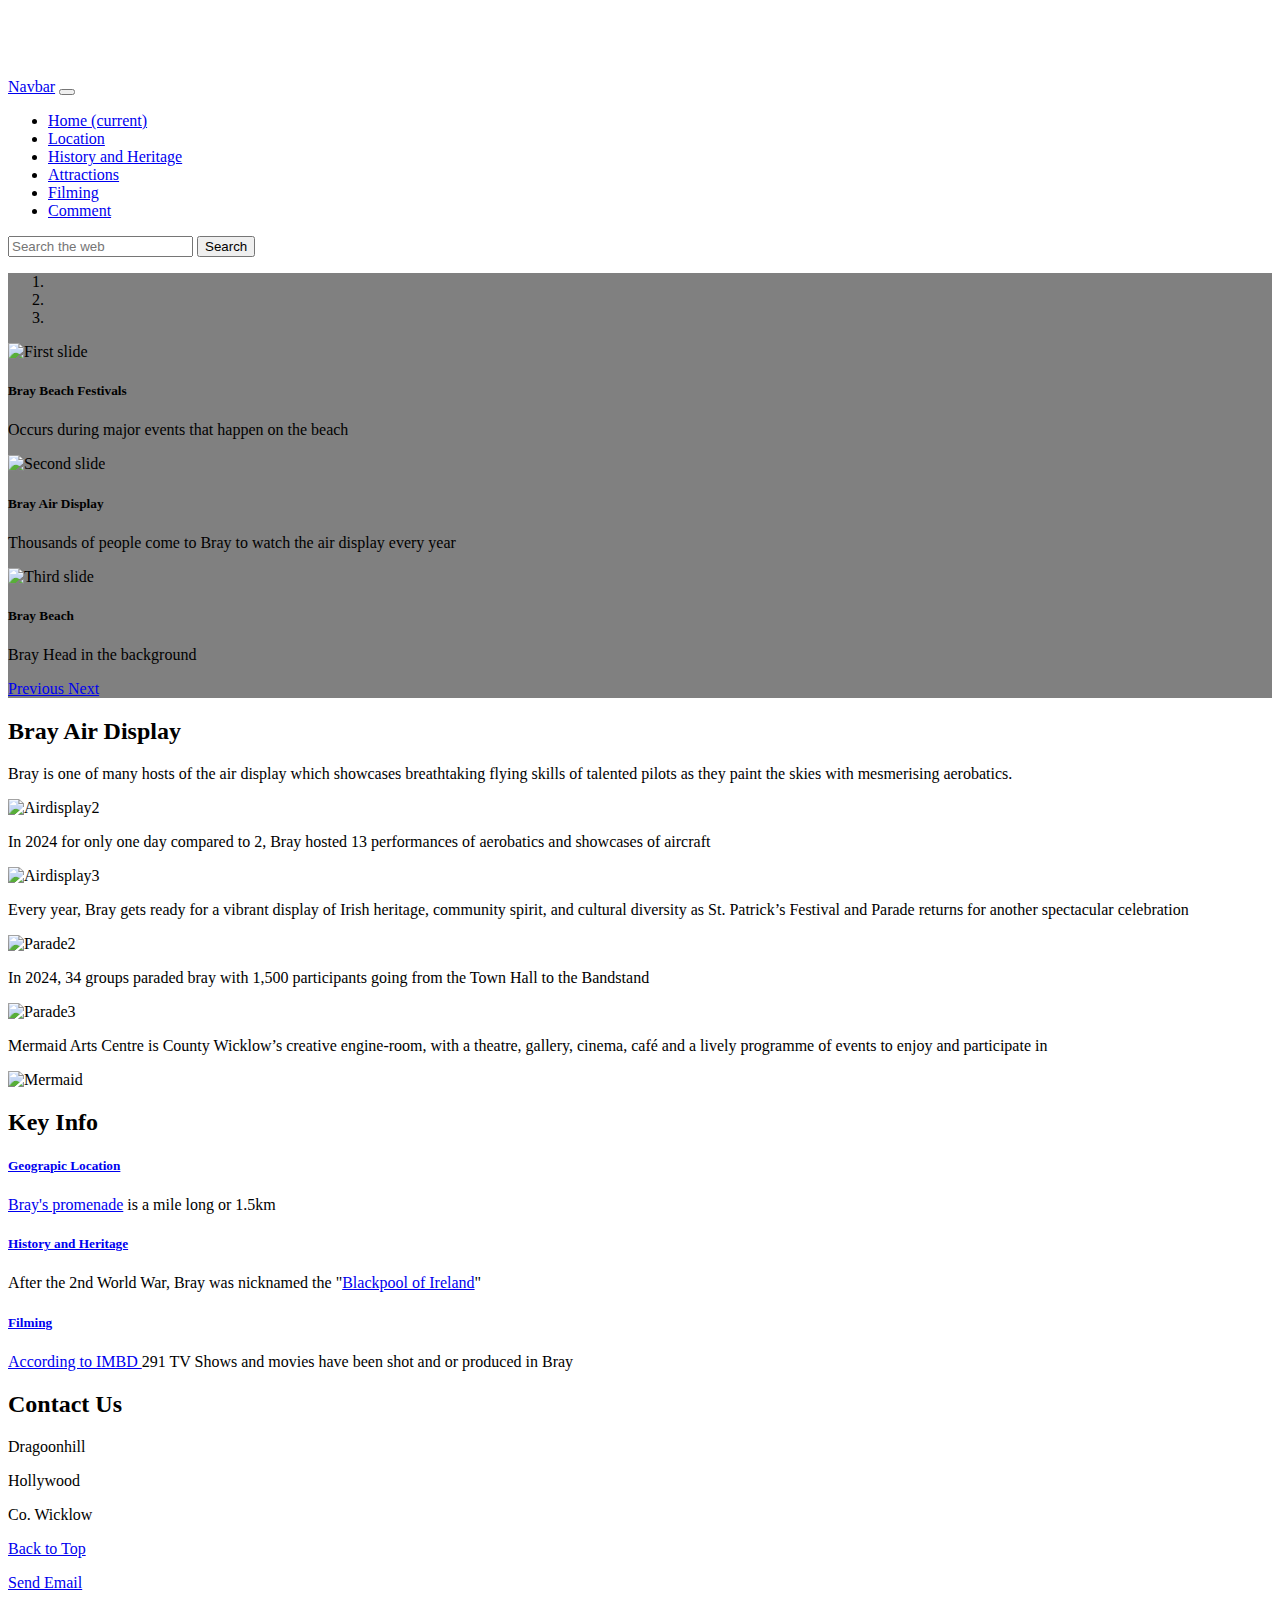
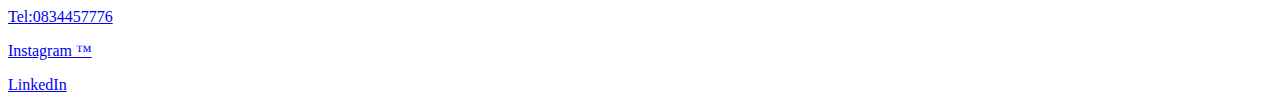
==== attractions.html @ 22713415 "Add files via upload" ====
<!DOCTYPE html>
<html lang="en">
  <head>
    <meta charset="utf-8">
	<meta http-equiv="X-UA-Compatible" content="IE=edge">
	<meta name="viewport" content="width=device-width, initial-scale=1">
    <title>Bray - Attractions</title>
	<meta name="description" content="Explore Bray through seasonal attractions that happen every year">
	<meta name="author" content="Darren Carroll">
	<meta name="robots" content="index">
    <!-- Bootstrap -->
	<link href="css/bootstrap-4.4.1.css" rel="stylesheet">
	<link href="css/styles.css" rel="stylesheet">
	  <link href="https://fonts.googleapis.com/css2?family=Artifika&display=swap" rel="stylesheet">
  </head>
  <body style="padding-top: 70px">
  	<!-- body code goes here -->
    <nav class="navbar fixed-top navbar-expand-lg navbar-light bg-light"> <a class="navbar-brand" href="#">Navbar</a>
      <button class="navbar-toggler" type="button" data-toggle="collapse" data-target="#navbarSupportedContent1" aria-controls="navbarSupportedContent1" aria-expanded="false" aria-label="Toggle navigation"> <span class="navbar-toggler-icon"></span> </button>
      <div class="collapse navbar-collapse" id="navbarSupportedContent1">
        <ul class="navbar-nav mr-auto">
          <li class="nav-item"> <a class="nav-link" href="index.html">Home <span class="sr-only">(current)</span></a> </li>
       	  <li class="nav-item"> <a class="nav-link" href="location.html">Location</a> </li>
		  <li class="nav-item"> <a class="nav-link" href="history.html">History and Heritage </a> </li>
		  <li class="nav-item active"> <a class="nav-link" href="attractions.html">Attractions</a> </li>
		  <li class="nav-item"> <a class="nav-link" href="filming.html">Filming</a> </li>
		  <li class="nav-item"> <a class="nav-link" href="comment.html">Comment</a> </li>
        </ul>
        <form action="https://www.google.ie/search" class="form-inline my-2 my-lg-0">
          <input name="q" class="form-control mr-sm-2" type="search" placeholder="Search the web " aria-label="Search">
          <button class="btn btn-outline-success my-2 my-sm-0" type="submit">Search</button>
        </form>
      </div>
  </nav>
    <div id="carouselExampleIndicators1" class="carousel slide" data-ride="carousel" style="background-color: grey">
      <ol class="carousel-indicators">
        <li data-target="#carouselExampleIndicators1" data-slide-to="0" class="active"></li>
        <li data-target="#carouselExampleIndicators1" data-slide-to="1"></li>
        <li data-target="#carouselExampleIndicators1" data-slide-to="2"></li>
      </ol>
      <div class="carousel-inner" role="listbox">
        <div class="carousel-item active"> <img class="d-block mx-auto" src="images/BrayBeachEvents.jpg" alt="First slide">
          <div class="carousel-caption">
            <h5>Bray Beach Festivals</h5>
            <p>Occurs during major events that happen on the beach</p>
          </div>
        </div>
        <div class="carousel-item"> <img class="d-block mx-auto" src="images/AirDisplay.jpg" alt="Second slide">
          <div class="carousel-caption">
            <h5>Bray Air Display</h5>
            <p>Thousands of people come to Bray to watch the air display every year</p>
          </div>
        </div>
        <div class="carousel-item"> <img class="d-block mx-auto" src="images/BrayBeach.jpg" alt="Third slide">
          <div class="carousel-caption">
            <h5>Bray Beach</h5>
            <p>Bray Head in the background</p>
          </div>
        </div>
      </div>
      <a class="carousel-control-prev" href="#carouselExampleIndicators1" role="button" data-slide="prev"> <span class="carousel-control-prev-icon" aria-hidden="true"></span> <span class="sr-only">Previous</span> </a> <a class="carousel-control-next" href="#carouselExampleIndicators1" role="button" data-slide="next"> <span class="carousel-control-next-icon" aria-hidden="true"></span> <span class="sr-only">Next</span> </a> </div>
	   <div class="container">
	   <div class="row">
		 <section class="col-sm-12 col-lg-8">
			<h2>Bray Air Display</h2>
			<p>Bray is one of many hosts of the air display which showcases breathtaking flying skills of talented pilots as they paint the skies with mesmerising aerobatics. </p>
			<img src="images/airdisplay2.png" alt="Airdisplay2" usemap="#airdisplay2">
			<map name="airdisplay2">
			<area shape="rect" coords="0,0,725,378" href="https://www.europeanairshows.co.uk/news/bray-air-display-2024-an-exciting-line-up-announced" alt="European Airshows" title="European Airshows">
			</map>
				  
			<p>In 2024 for only one day compared to 2, Bray hosted 13 performances of aerobatics and showcases of aircraft</p>
			<img src="images/airdisplay3.png" alt="Airdisplay3" usemap="#airdisplay3">
			<map name="airdisplay3">
			<area shape="rect" coords="0,0,725,483" href="https://travel2ireland.ie/bray-air-show-and-fireworks-display-on-this-bank-holiday-weekend/" alt="Travel2ireland" title="travel2ireland">
			</map>
			 
			<p>Every year, Bray gets ready for a vibrant display of Irish heritage, community spirit, and cultural diversity as St. Patrick’s Festival and Parade returns for another spectacular celebration</p>
			<img src="images/parade2.png" alt="Parade2" usemap="#parade2">
			<map name="parade2">
			<area shape="rect" coords="0,0,725,484" href="https://bray.ie/stpatricksfestival/" alt="stpatricksfestival" title="parade2">
			</map>
			 
			<p>In 2024, 34 groups paraded bray with 1,500 participants going from the Town Hall to the Bandstand</p>
			<img src="images/parade3.png" alt="Parade3" usemap="#parade3">
			<map name="parade3">
			<area shape="rect" coords="0,0,725,484" href="https://www.independent.ie/regionals/wicklow/bray-news/thousands-line-streets-for-welcome-return-of-bray-st-patricks-day-parade/41461715.html" alt="stpatricksfestival" title="parade3"> 
			</map>
			 
			<p>Mermaid Arts Centre is County Wicklow’s creative engine-room, with a theatre, gallery, cinema, café and a lively programme of events to enjoy and participate in</p>
		    <img src="images/MermaidArts.png" alt="Mermaid" usemap="#mermaid">
		    <map name="mermaid">
		    <area shape="rect" coords="0,0,725,645" href="https://visitwicklow.ie/listing/mermaid-arts-centre/" alt="mermaid" title="mermaid">
		    </map>
		</section>
			<aside class="col-sm-12 col-lg-4">
			<h2>Key Info </h2>
			<div id="accordion1" role="tablist">
			  <div class="card">
			    <div class="card-header" role="tab" id="headingOne1">
			      <h5 class="mb-0"> <a data-toggle="collapse" href="#collapseOne1" role="button" aria-expanded="true" aria-controls="collapseOne1"> Geograpic Location </a> </h5>
		        </div>
			    <div id="collapseOne1" class="collapse show" role="tabpanel" aria-labelledby="headingOne1" data-parent="#accordion1">
			      <div class="card-body"><a href="location.html">Bray's promenade</a> is a mile long or 1.5km</div>
		        </div>
		      </div>
			  <div class="card">
			    <div class="card-header" role="tab" id="headingTwo1">
			      <h5 class="mb-0"> <a class="collapsed" data-toggle="collapse" href="#collapseTwo1" role="button" aria-expanded="false" aria-controls="collapseTwo1"> History and Heritage </a> </h5>
		        </div>
			    <div id="collapseTwo1" class="collapse" role="tabpanel" aria-labelledby="headingTwo1" data-parent="#accordion1">
			      <div class="card-body">After the 2nd World War, Bray was nicknamed the "<a href="history.html">Blackpool of Ireland</a>"</div>
		        </div>
		      </div>
			  <div class="card">
			    <div class="card-header" role="tab" id="headingThree1">
			      <h5 class="mb-0"> <a class="collapsed" data-toggle="collapse" href="#collapseThree1" role="button" aria-expanded="false" aria-controls="collapseThree1"> Filming </a> </h5>
		        </div>
			    <div id="collapseThree1" class="collapse" role="tabpanel" aria-labelledby="headingThree1" data-parent="#accordion1">
			      <div class="card-body"><a href="https://m.imdb.com/search/title/?locations=bray,%20county%20wicklow,%20ireland" target="_blank">According to IMBD </a> 291 TV Shows and movies have been shot and or produced in Bray</div>
		        </div>
		      </div>
			  </div>
            </aside>
		   </div>   
	  	   </div>
	  <div class="container">
 	  <div class="row">
	  <footer>
	  <h2 class="contact">Contact Us</h2>
	  <div class="footerL col-sm-12 col-lg-6">
		   <p>Dragoonhill</p>
		   <p>Hollywood</p>
		   <p>Co. Wicklow</p>
	  <p><a href="#carouselExampleIndicators1">Back to Top</a></p>
		  </div>
	  <div class="footerR col-sm-12 col-lg-6">
      <p class="outlook"><a href="mailto:darrendjcarroll@gmail.com">Send Email</a></p>
	  <p><a href="tel:0834457776">Tel:0834457776</a></p>
	  <p class="insta"><a href="https://www.instagram.com/" target="_blank">Instagram &trade;</a></p>
	  <p class="linked"><a href="https://www.linkedin.com/">LinkedIn</a></p>
	  </div>
	  </footer>
	  </div>
	  </div>
	  
    <!-- jQuery (necessary for Bootstrap's JavaScript plugins) --> 
	<script src="js/jquery-3.4.1.min.js"></script>

	<!-- Include all compiled plugins (below), or include individual files as needed -->
	<script src="js/popper.min.js"></script> 
  <script src="js/bootstrap-4.4.1.js"></script>
  </body>
</html>
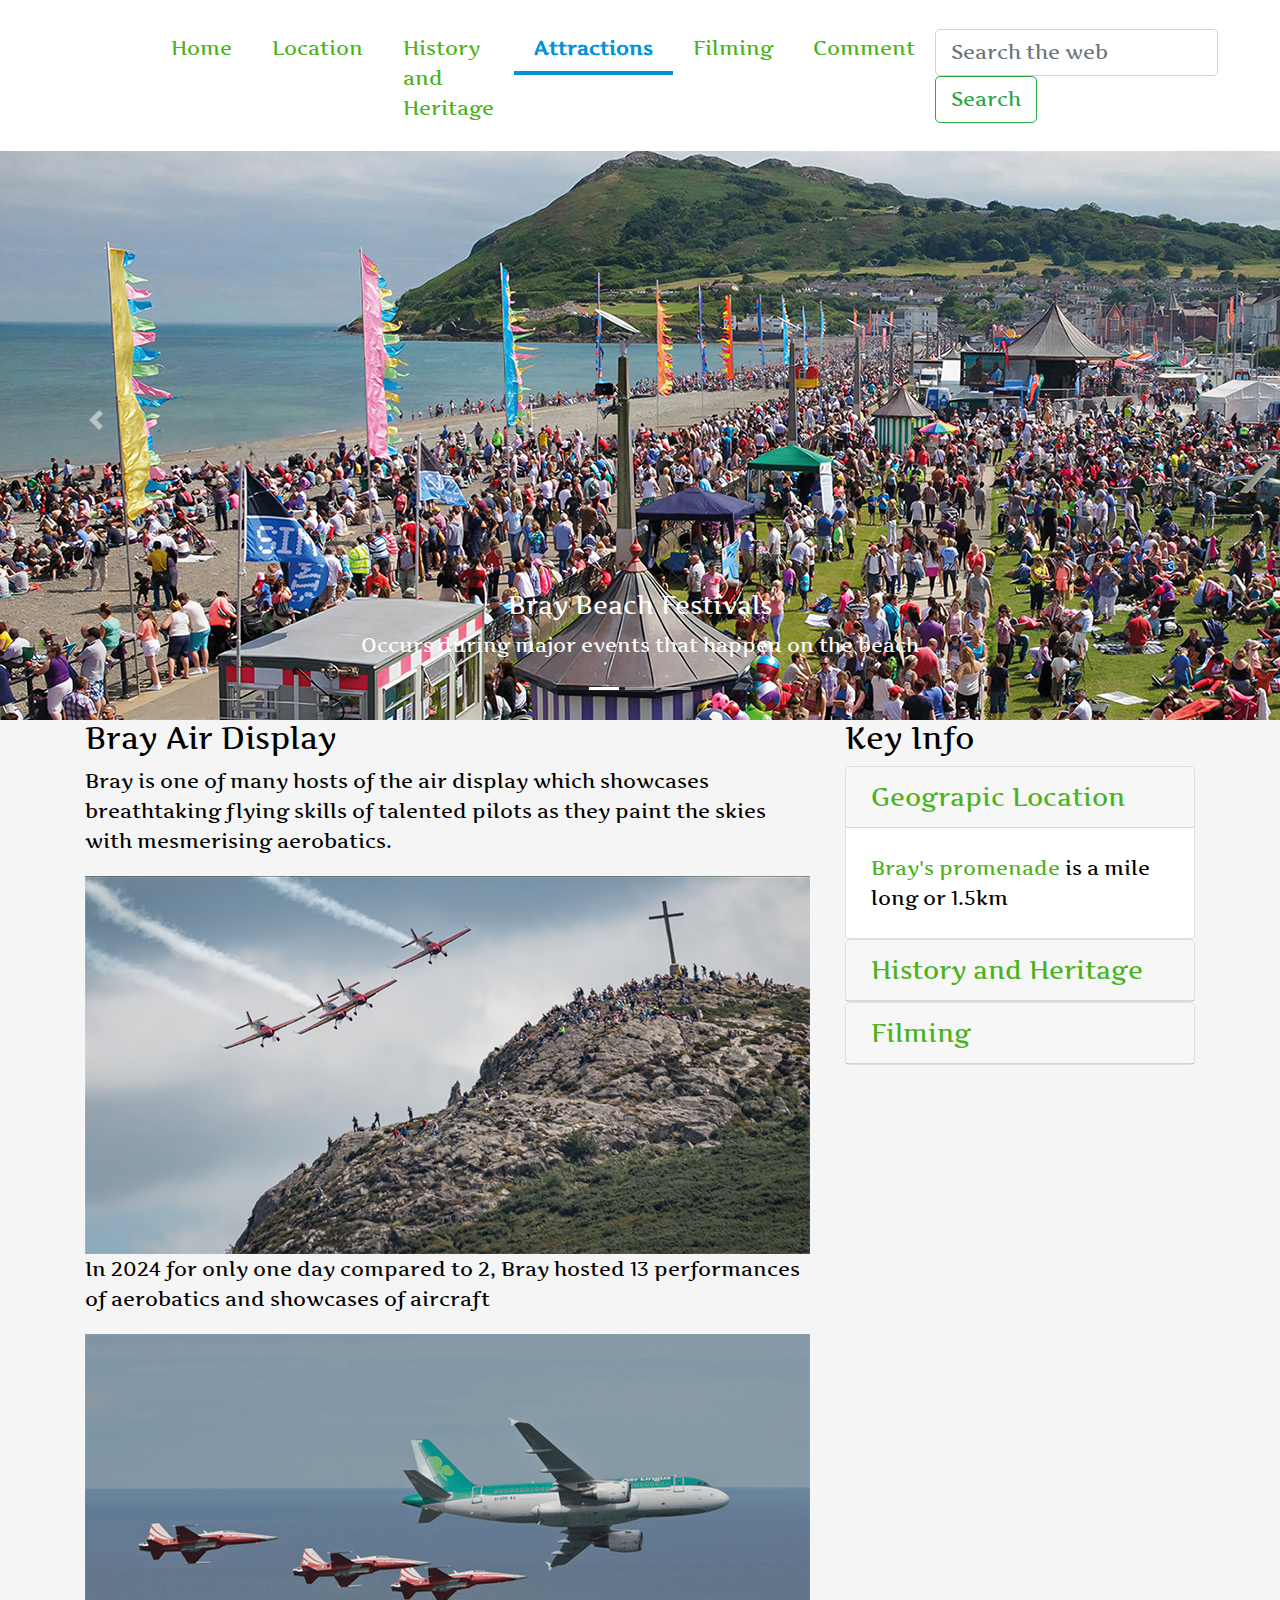
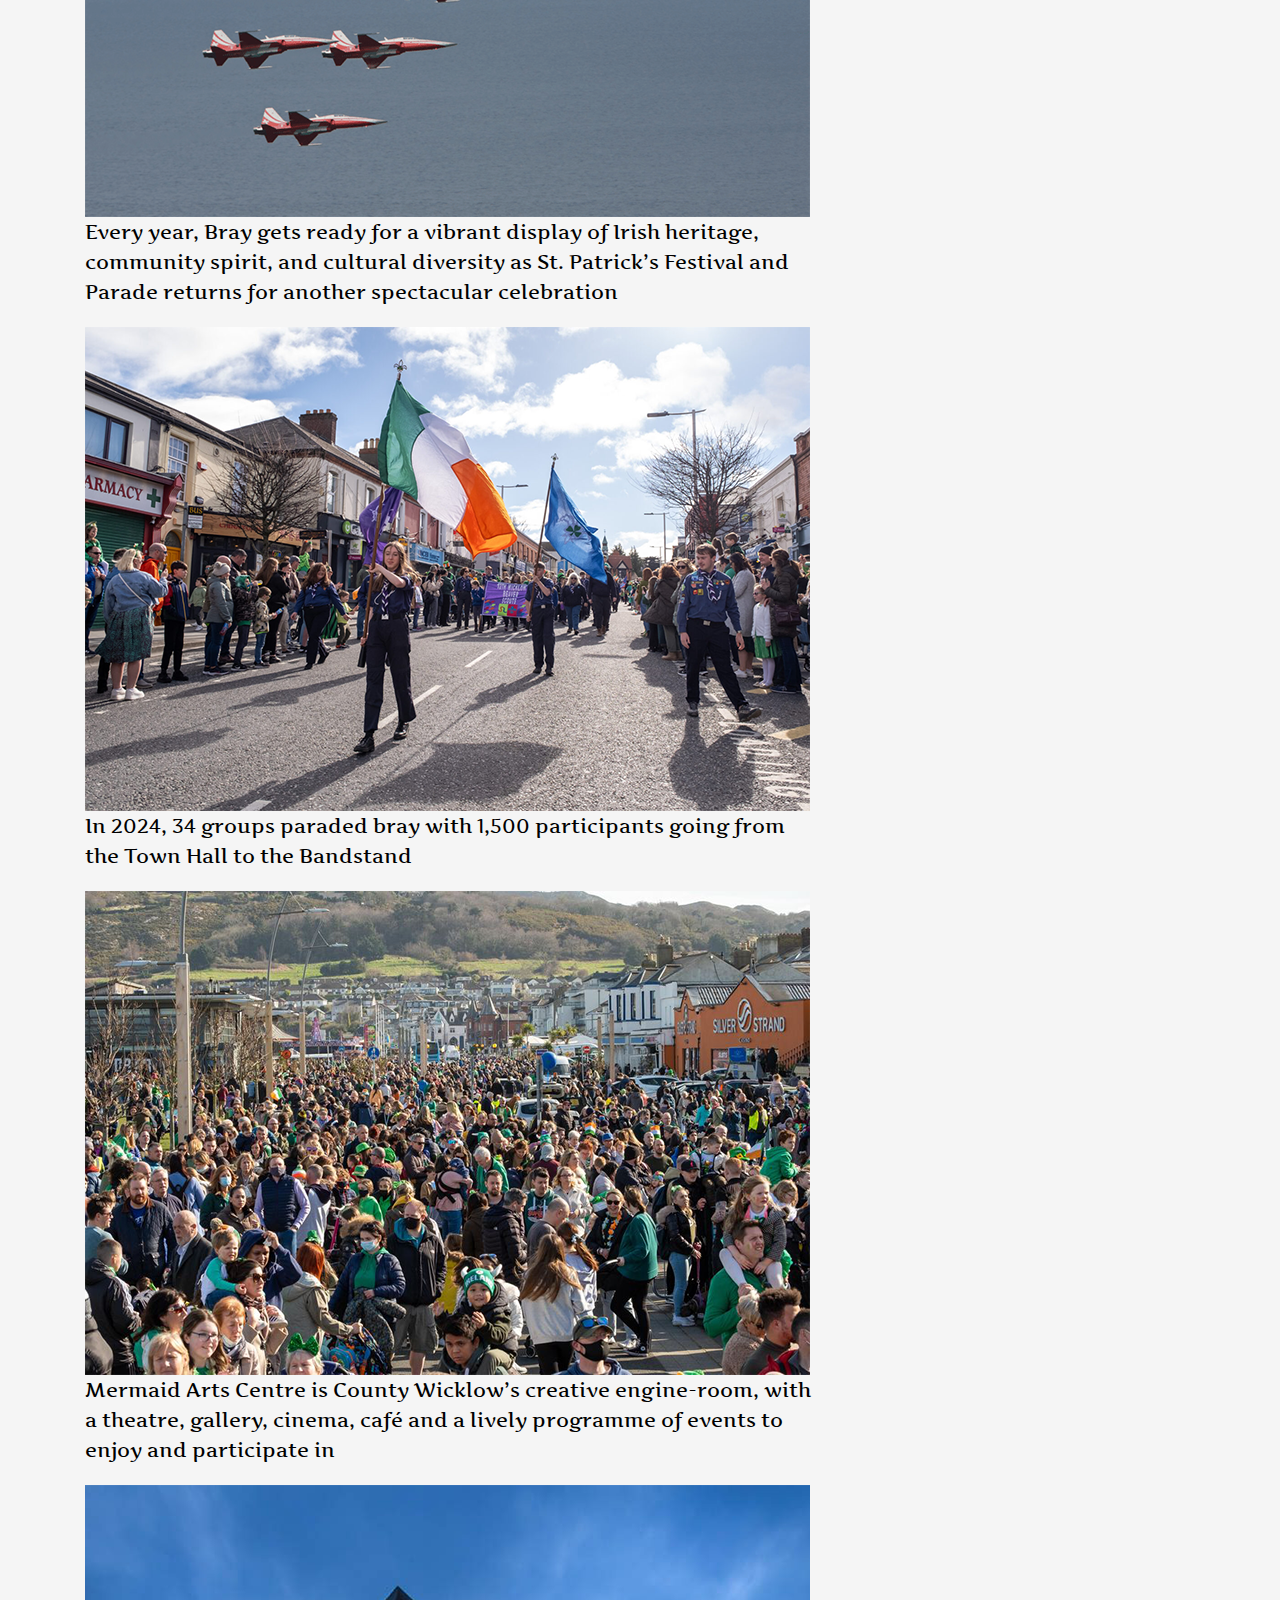
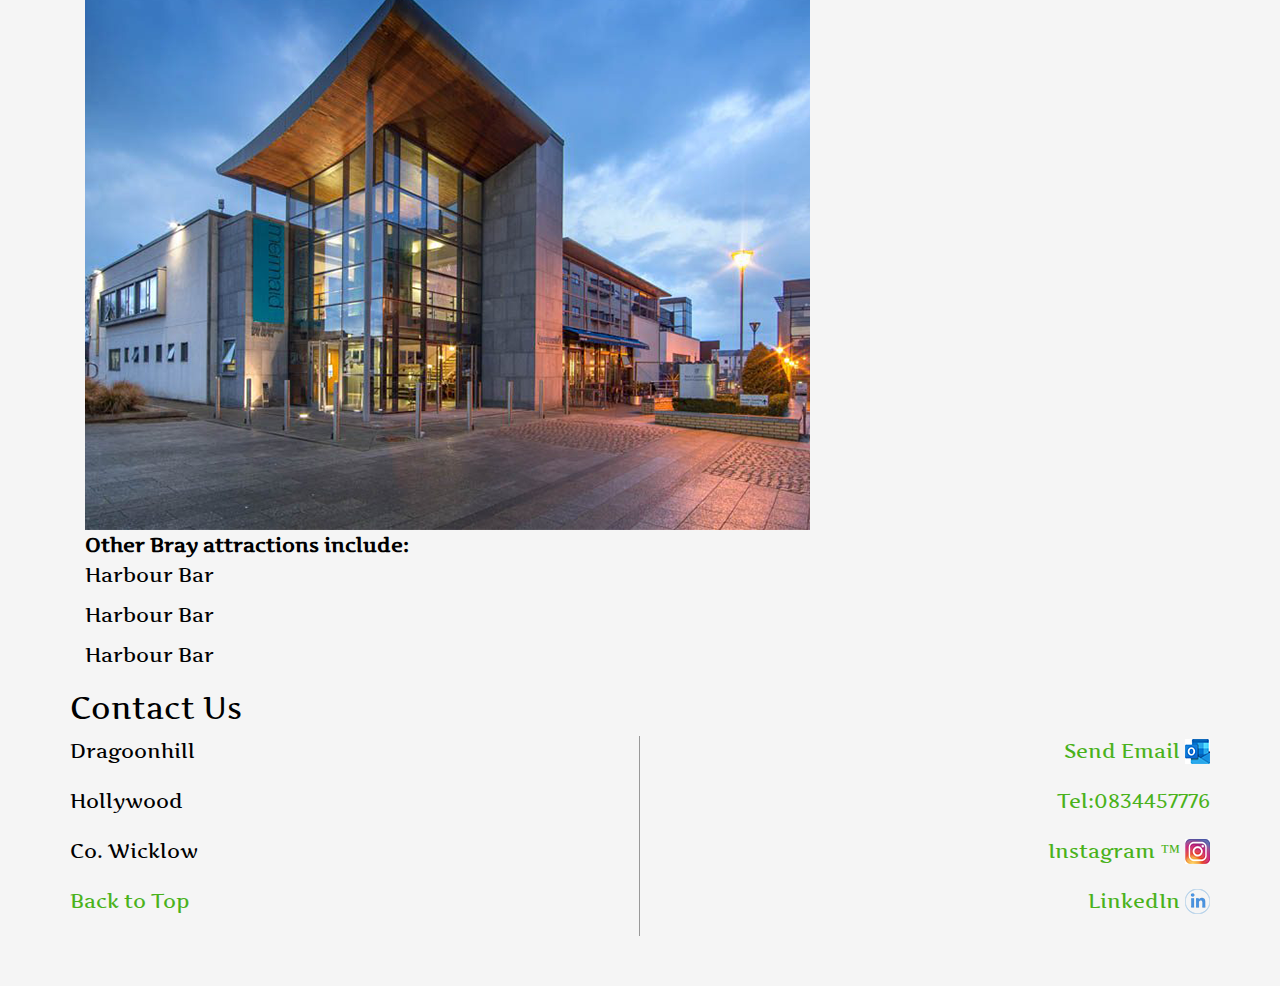
==== commit b01ac381: "Update attractions.html" ====
--- a/attractions.html
+++ b/attractions.html
@@ -92,6 +92,15 @@
 		    <map name="mermaid">
 		    <area shape="rect" coords="0,0,725,645" href="https://visitwicklow.ie/listing/mermaid-arts-centre/" alt="mermaid" title="mermaid">
 		    </map>
+
+			 
+			 <dl>
+			<dt>Other Bray attractions include: </dt>
+				 <dd>Harbour Bar</dd>
+<dd>Harbour Bar</dd>
+				 <dd>Harbour Bar</dd>
+				 
+			 </dl>
 		</section>
 			<aside class="col-sm-12 col-lg-4">
 			<h2>Key Info </h2>
@@ -151,4 +160,4 @@
 	<script src="js/popper.min.js"></script> 
   <script src="js/bootstrap-4.4.1.js"></script>
   </body>
-</html>+</html>
--- a/css/styles.css
+++ b/css/styles.css
@@ -0,0 +1,299 @@
+@charset "utf-8";
+/* CSS Document */
+html {
+		font-size: 20px;
+		scroll-behavior: smooth;
+}
+body {
+		font-family: "Artifika", serif;		                /*Specifies the font of all text*/
+		width: 100%;										/*Specifies the Width of the page*/
+		margin: 50px auto;			   	 					/*Specifies the pixel margin for the top and bottom of the page*/
+		background: rgb(245,245,245);					    /*Specifies the background colour*/
+		color: #000;									    /*Specifies the text colour */
+		line-height: 1.5; 								    /*Specifies the line spacing*/
+}
+/*Navbar Styles*/
+nav.navbar{
+	padding:20px;                                           /*Creates space inside the navabr*/
+	background-color:#fff !important;                       /*Sets background colour for navbar*/
+}
+nav.navbar .navbar-nav{                                     /*Box that contains the links*/
+	padding-top:5px;
+	padding-left:20px;
+}
+nav.navbar .navbar-nav a.nav-link{                          /*Sets the space around the links*/
+	padding:8px 20px;
+	color:#4AB21B;                                          /*Colour of the link*/
+	text-align:left;
+	font-size:1rem;                                         /*Font Size*/
+}
+nav.navbar .navbar-nav a.nav-link:hover{                    /*Hover Colour*/
+	color:#0093D9;
+}
+nav.navbar .navbar-nav .active a.nav-link{                  /*Styles the link for the current page*/
+	font-weight:bold;
+	color:#0093D9;
+	background:transparent;
+	border-bottom:4px solid #0093D9;
+}
+nav.navbar a.navbar-brand{                                  /*Navbar Colour*/
+	color:white;
+}
+	/* Baseline Text Styles*/
+h1 {
+	font-size: 2.5rem; 										/*multiplys the above font size in the html font size by the rem*/
+}
+h2 {														/*h for headings*/
+	font-size: 1.5rem;
+	font-variant: normal;
+}
+h3 {
+	font-size: 1.25rem;
+}
+p { 														/*p for paragraph*/
+	font-size: 1rem;
+	margin: 0 0 1rem 0;										/*putting spaces between each paragraph*/
+}
+.bold {														/*.brings in a class that can used multiple times in the page*/
+		font-weight: bold;
+}
+.italic {
+			font-style: italic;
+}
+.cColour { 
+			color: #FF3500;
+}
+/*Link Styles*/
+a:link, a:active, a:visited {
+	color: #4AB21B;
+	text-decoration: none;
+}
+a:hover {
+	text-decoration: underline;
+}
+
+/*Image Styles */
+.bMargin {
+	margin-bottom: 20px;
+}
+/*Footer Styles*/
+footer {
+	width:100%
+}
+footer h2 {}
+.footerL {
+	float: left;
+	padding: 0;
+	border-right: 1px solid #999;
+}
+.footerR {
+	float: right;
+	text-align: right;
+	padding: 0;
+}
+.footerR p.linked{
+	background: url("../images/linkedin.png") no-repeat right;
+	padding-right: 30px;
+}
+.footerR p.insta{
+	background: url("../images/Insta.png") no-repeat right;
+	padding-right: 30px;
+}
+.footerR p.outlook{
+	background: url("../images/outlook.png") no-repeat right;
+	padding-right: 30px;
+}
+/*Video Styles*/
+video { 
+		width: 100%;
+		height: auto;
+		margin-bottom: 1rem;
+}
+/*Post Comment Form Styles*/
+#frmComment{
+	width: 90%;
+	margin: 30px auto;
+	font-size: 0.9rem;
+}
+#frmComment label{
+	float: left;
+	width: 100%;
+	display: block;
+	padding-bottom: 10px;
+	margin-bottom: 10px;
+}
+#frmComment label span{
+	float: left;
+	width: 30%;
+	text-align: right;
+	margin-top: 10px;
+	padding-top: 20px;
+}
+#frmComment input{
+	float: left;
+	width: 50%;
+	border: 1px solid #999;
+	box-shadow: 0px 5px 5px #e3e3e3;
+	margin: 10px 0 0 20px;
+	padding: 20px 10px;
+	height: 18px;
+}
+#frmComment input:hover, #frmComment textarea:hover{
+	box-shadow: 5px 5px 8px #0093D9;
+}
+#frmComment textarea{
+	float: left;
+	width:50%;
+	margin:8px 0 0 20px;
+	border: solid 1px #999;
+	box-shadow:2px 8px 8px #e3e3e3;
+	padding:10px 0 0 5px;
+}
+select{
+	width:50%;
+	padding:12px 10px 10px 10px;
+	margin:18px 0 0 20px;
+	border:1px solid #999;
+	color:#999;
+	font-size: 16px;
+}
+#frmComment input[type=submit]{
+	padding:12px 2px;
+	text-align:center;
+	width:140px;
+	float:left;
+	color:#FFF;
+	background:#999;
+	border:1px solid #999;
+	margin:0px 0 0 50%;
+	border-radius:7px;
+	cursor: pointer;
+	height:45px;
+}
+#frmComment input[type=submit]:hover{
+	background:#999999;
+}
+/* Table Styles*/
+table {
+	border-collapse: collapse;
+	border-spacing:0;
+	width:100%;
+	margin:10px auto;
+}
+th {
+	font-size: 1rem;
+	font-weight: bold;
+	padding: 10px 8px;
+	border-bottom: 2px solid #000;
+	text-align: center
+}
+td {
+	font-size: 0.9rem;
+	border-bottom: 1px solid #CCC;
+	padding: 12px 6px;
+	text-align: center;
+}
+table tr:nth-of-type(even) {
+	background-color: rgb(225,225,225)
+}
+table tr:nth-of-type(even):hover {
+	background-color: rgb(215,215,215);
+	cursor: pointer;
+}
+table tr:nth-of-type(odd) {
+	background-color: rgb(245,245,245);
+}
+table tr:nth-of-type(odd):hover {
+	background-color: rgb(235,235,235);
+	cursor: pointer;
+}
+@media screen and (max-width: 992px){
+	.footerL {
+		border-right:none;
+		border-bottom: 1px solid #999;
+		padding-left: 1rem;
+	}
+	.footerR {
+		text-align:left;
+		padding-top: 1rem;
+	}
+	.footerR p.linked{
+		background:url("../images/linkedin.png") no-repeat 100px 0;
+		padding-right:30px;
+	}
+	.footerR p.insta{
+	    background: url("../images/Insta.png") no-repeat right;
+	    padding-right: 30px;
+    }
+	.footerR p.outlook{
+	    background: url("../images/outlook.png") no-repeat right;
+	    padding-right: 30px;
+}
+	form.form-inline{
+		width:100%;
+	}
+	form.form-inline input[type=search]{
+		width:90%
+	}
+	form.form-inline button[type=submit]{
+		display:none;
+		width:0;
+	}
+	nav.navber .navbar-nav{
+		padding-left:0;
+	}
+	nav.navbar .navbar-nav a.nav-link{
+		padding:8px 20px 8px 0;
+		width:50%
+	}
+	p {
+		font-size:0.85rem;
+	}
+	h2 {
+		font-size:1.1rem;
+	}
+}
+@media screen and (max-width: 768px) {
+	table, thead, tbody, th, td, tr, caption {
+		display: block;
+	}
+	thead tr{
+		display: none;
+	}
+	table tr:nth-of-type(even) {
+		background-color: rgba(102, 51, 121, .25);
+	}
+	table td{
+		border: none;
+		position: relative;
+		text-align: center;
+		font-size: 0.9rem;
+		border-bottom: 2px solid white;
+	}
+	td:before{
+		position: absolute;
+		top: 12px;
+		left: 10px;
+		width: 25%;
+		font-weight: bold;
+		white-space: nowrap;
+		text-align: left;
+		font-size: 0.9rem;
+	}
+	td:nth-of-type(4){
+		border-bottom: 4px solid white;
+	}
+	/* Lable the data */
+	td:nth-of-type(1):before{
+		content: "Existance:";
+	}
+	td:nth-of-type(1):before{
+		content: "Price (hour):";
+	}
+	td:nth-of-type(1):before{
+		content: "Availablility:";
+	}
+	td:nth-of-type(1):before{
+		content: "Access:";
+	}
+}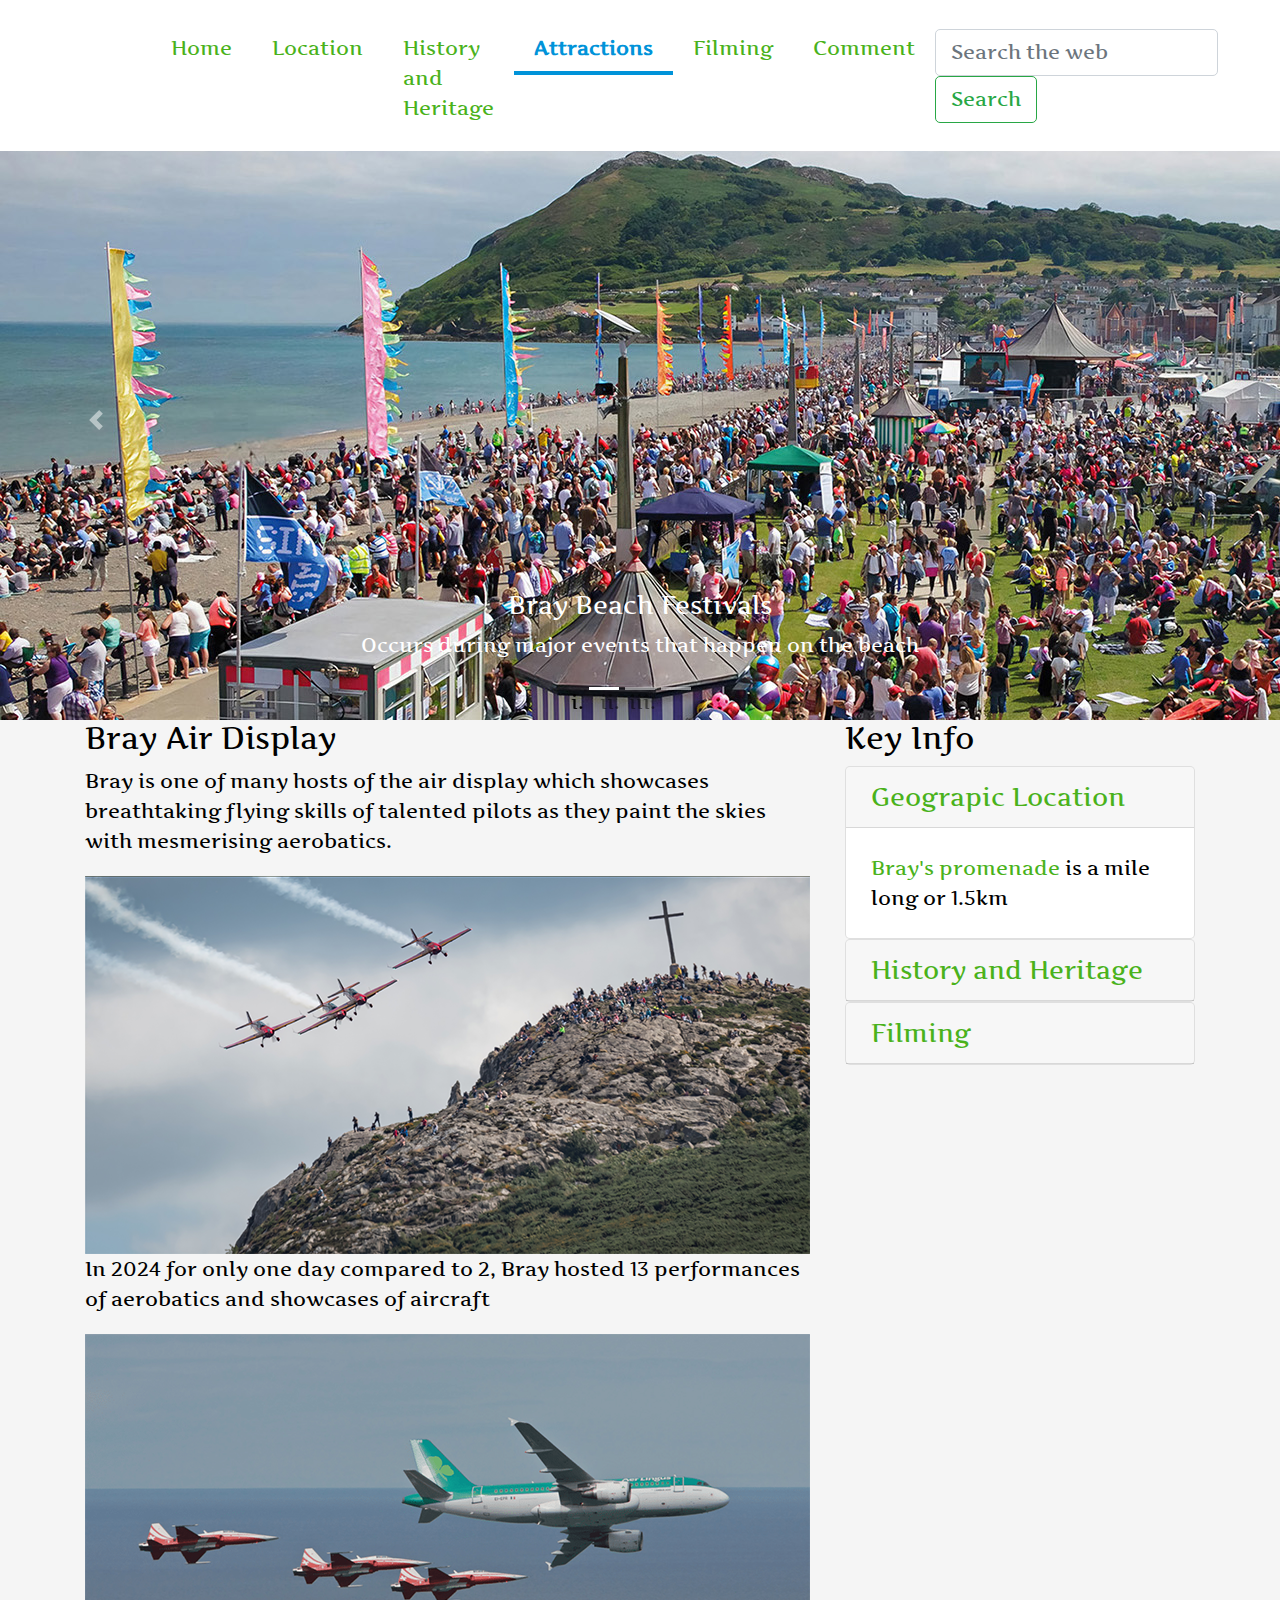
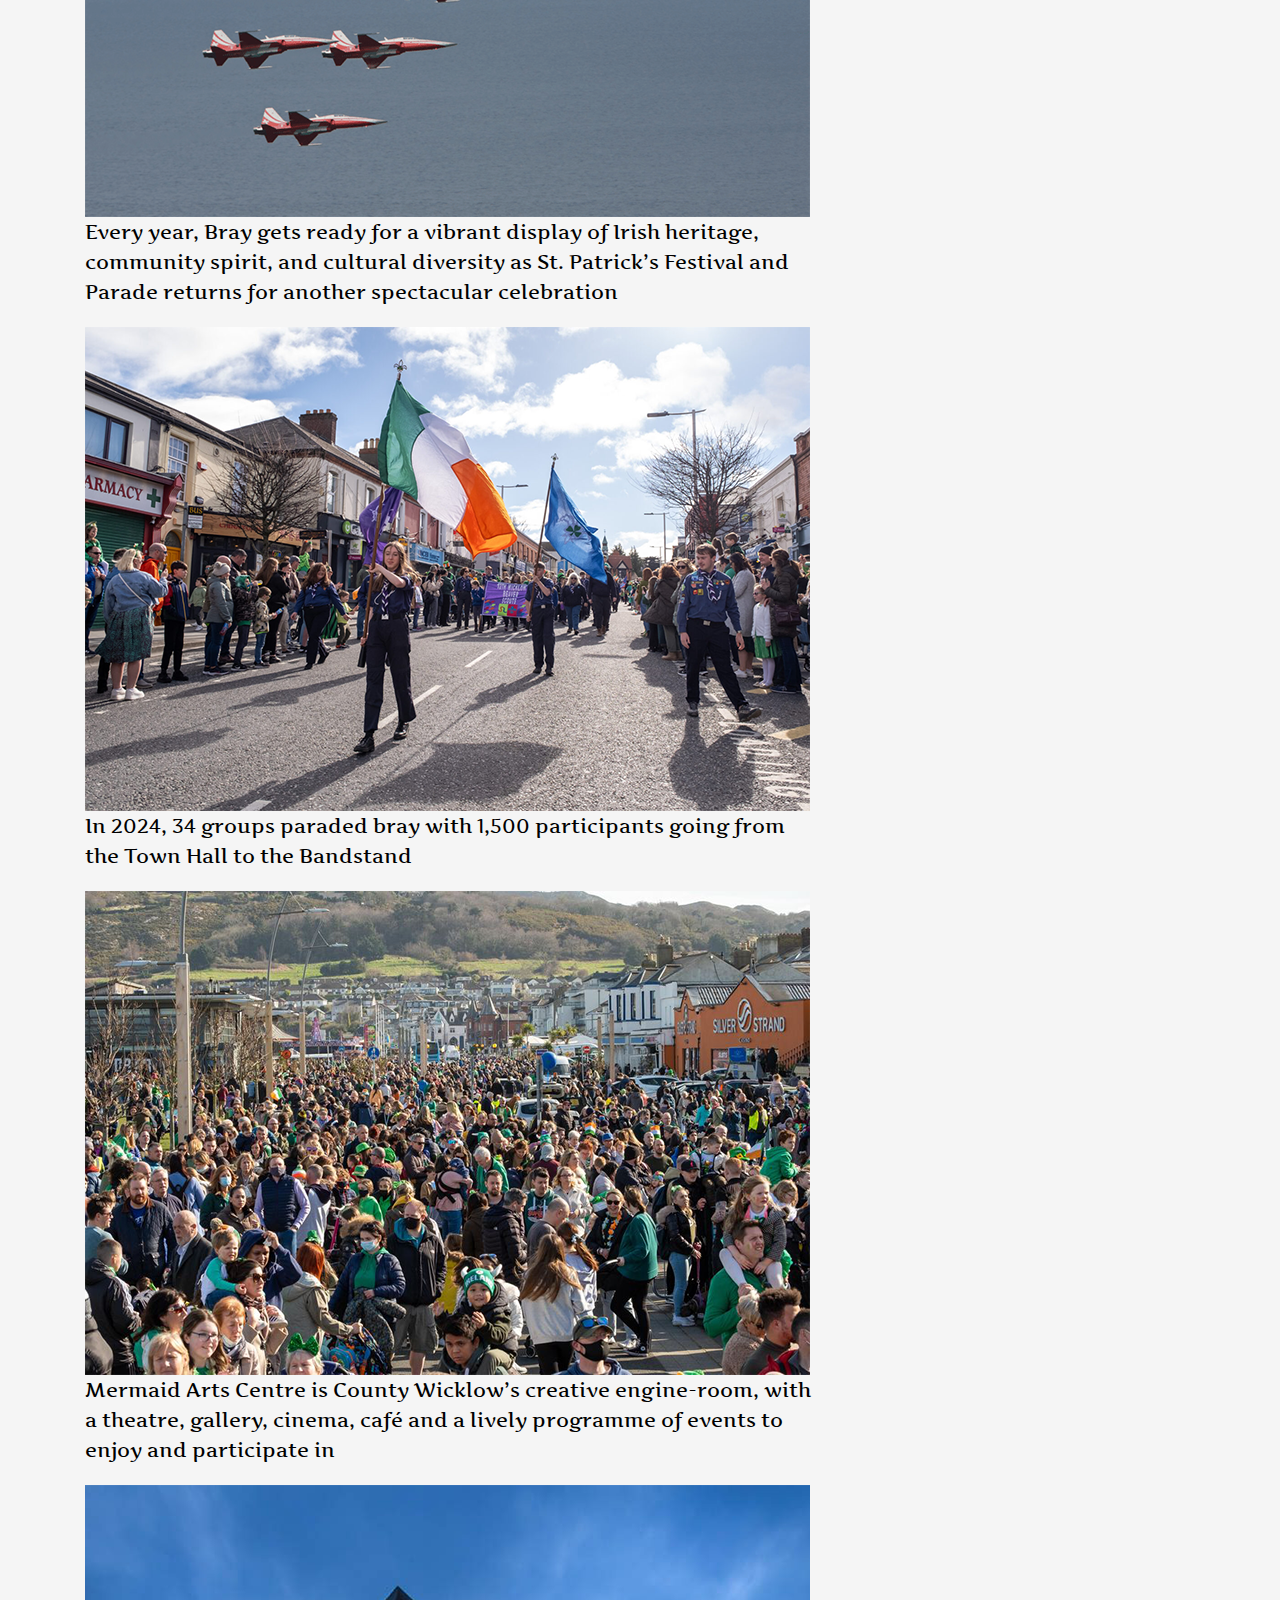
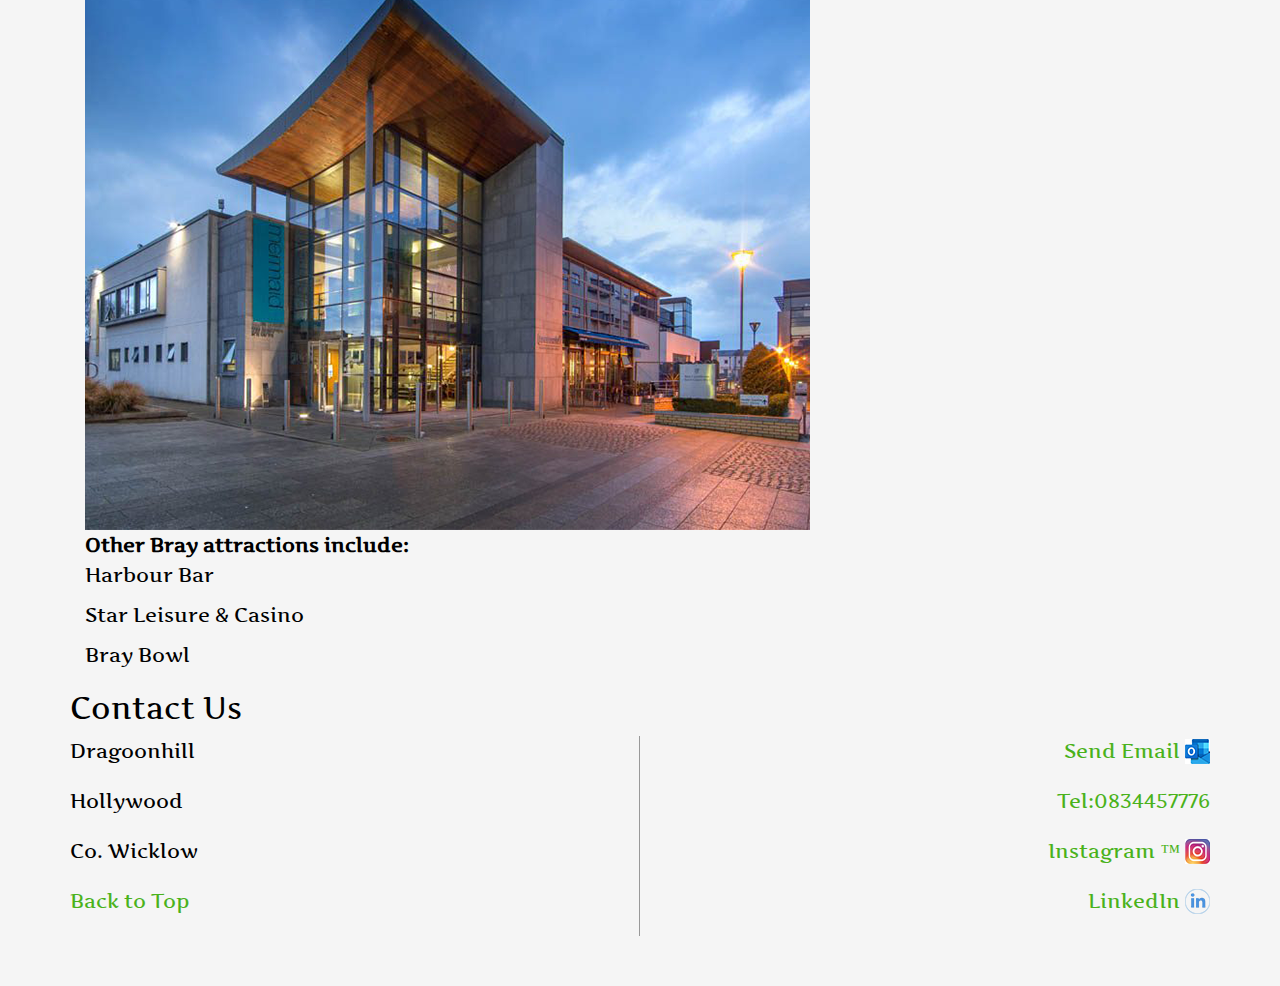
==== commit 6f3f5f21: "Update attractions.html" ====
--- a/attractions.html
+++ b/attractions.html
@@ -93,12 +93,12 @@
 		    <area shape="rect" coords="0,0,725,645" href="https://visitwicklow.ie/listing/mermaid-arts-centre/" alt="mermaid" title="mermaid">
 		    </map>
 
-			 
+			
 			 <dl>
 			<dt>Other Bray attractions include: </dt>
 				 <dd>Harbour Bar</dd>
-<dd>Harbour Bar</dd>
-				 <dd>Harbour Bar</dd>
+				 <dd>Star Leisure & Casino</dd>
+				 <dd>Bray Bowl</dd>
 				 
 			 </dl>
 		</section>
--- a/css/styles.css
+++ b/css/styles.css
@@ -71,6 +71,8 @@
 a:hover {
 	text-decoration: underline;
 }
+ol li{
+	list-style-type:lower-roman;}
 
 /*Image Styles */
 .bMargin {
@@ -296,4 +298,4 @@
 	td:nth-of-type(1):before{
 		content: "Access:";
 	}
-}+}
